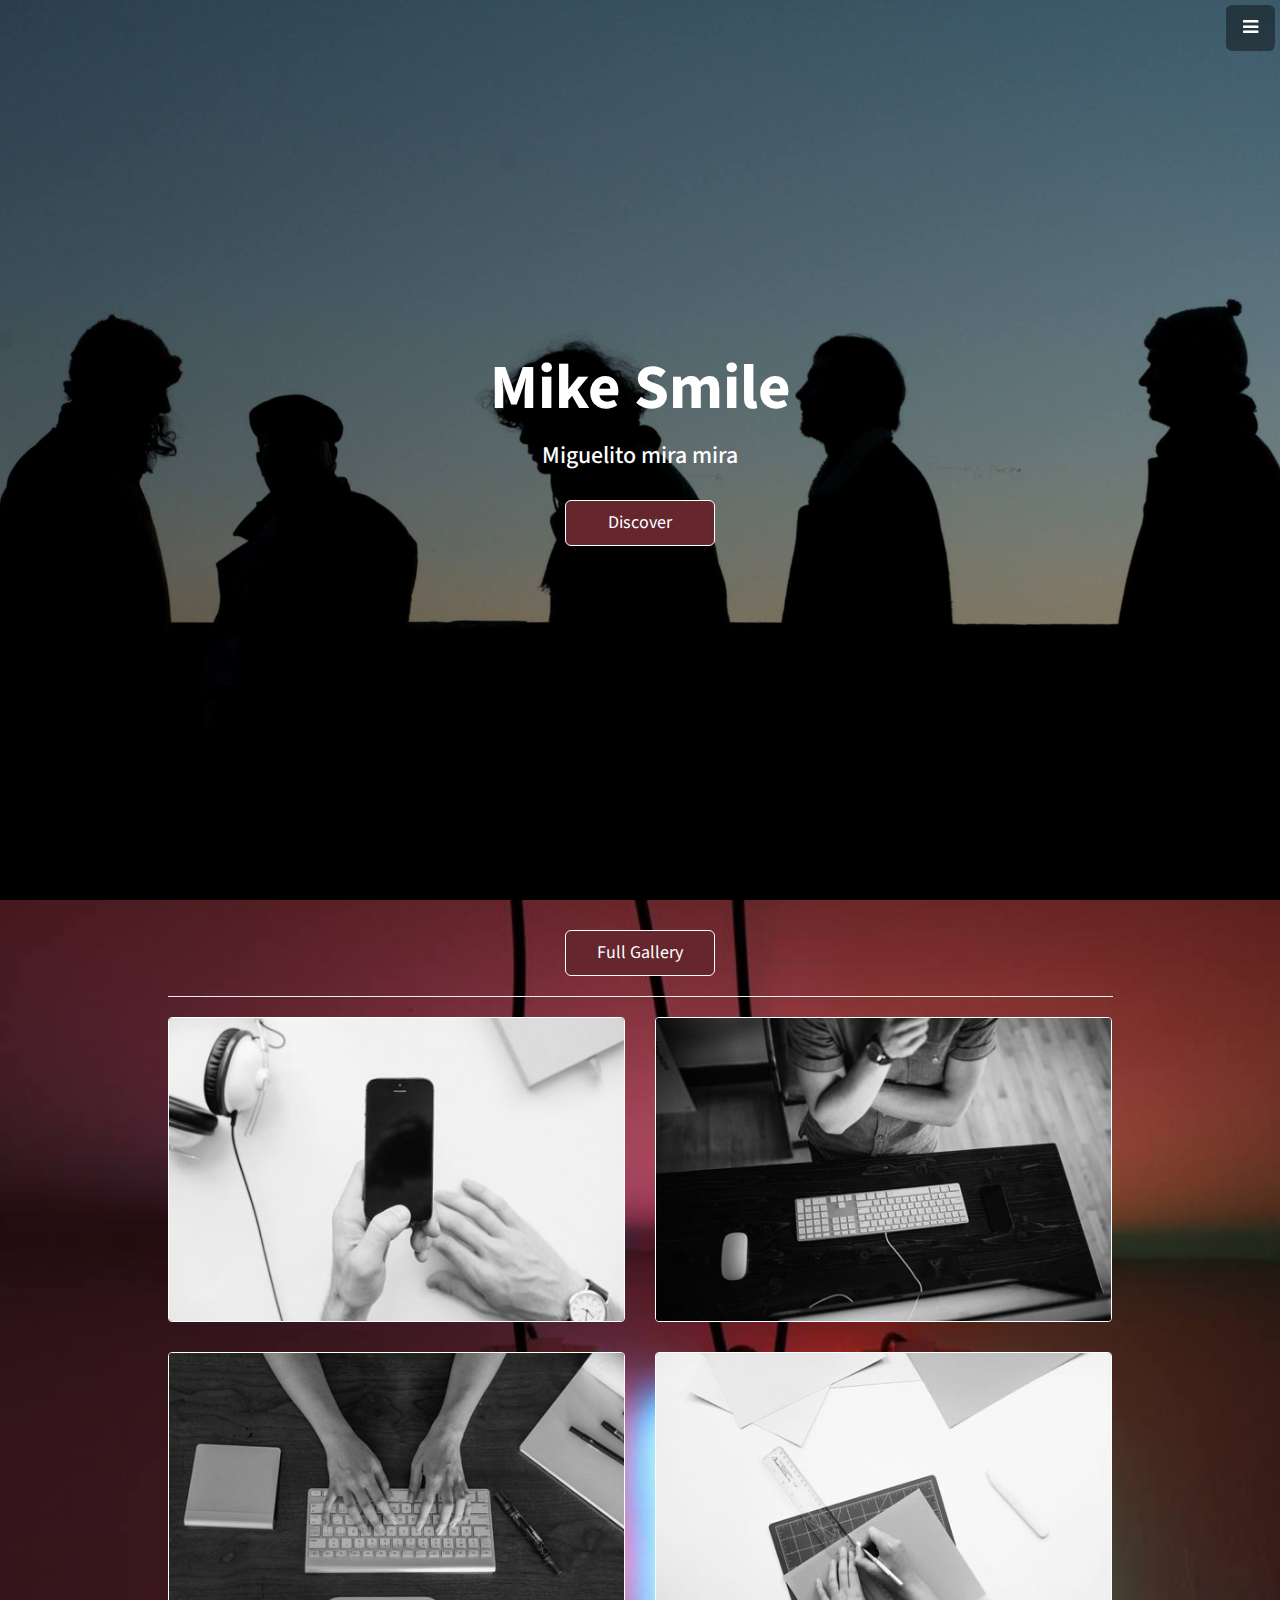
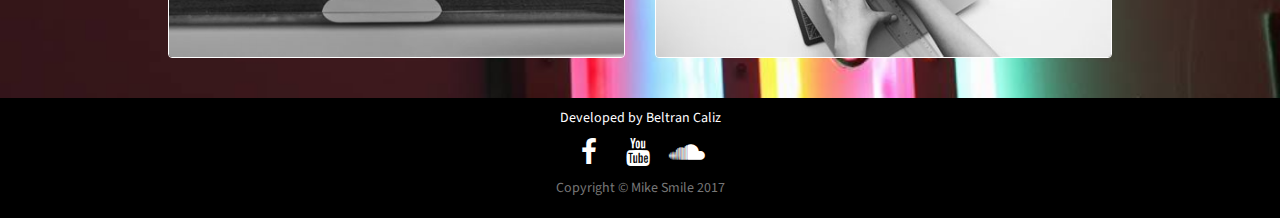
==== index.html @ a8043976 "Gallery navbar" ====
<!DOCTYPE html>
<html lang="en">

<head>

    <meta charset="utf-8">
    <meta http-equiv="X-UA-Compatible" content="IE=edge">
    <meta name="viewport" content="width=device-width, initial-scale=1">
    <meta name="description" content="">
    <meta name="author" content="">

    <title style="color:white">Mike Smile</title>

    <!-- Bootstrap Core CSS -->
    <link href="assets/css/bootstrap.min.css" rel="stylesheet">

    <!-- Custom CSS -->
    <link href="assets/css/stylish-portfolio.css" rel="stylesheet">

    <!-- Custom Fonts -->
    <link href="assets/font-awesome/css/font-awesome.min.css" rel="stylesheet" type="text/css">
    <link href="https://fonts.googleapis.com/css?family=Source+Sans+Pro:300,400,700,300italic,400italic,700italic" rel="stylesheet" type="text/css">

    <!-- HTML5 Shim and Respond.js IE8 support of HTML5 elements and media queries -->
    <!-- WARNING: Respond.js doesn't work if you view the page via file:// -->
    <!--[if lt IE 9]>
        <script src="https://oss.maxcdn.com/libs/html5shiv/3.7.0/html5shiv.js"></script>
        <script src="https://oss.maxcdn.com/libs/respond.js/1.4.2/respond.min.js"></script>
    <![endif]-->

</head>

<body>

  <!-- Navigation -->
    <a id="menu-toggle" href="#" class="btn btn-dark btn-lg toggle"><i class="fa fa-bars"></i></a>
    <nav id="sidebar-wrapper">
        <ul class="sidebar-nav">
            <a id="menu-close" href="#" class="btn btn-light btn-lg pull-right toggle"><i class="fa fa-times"></i></a>
            <li class="sidebar-brand">
                <a href="/index.html" onclick=$("#menu-close").click();>Home</a>
            </li>
            <li>
                <a href="/index.html#portfolio" onclick=$("#menu-close").click();>Recent</a>
            </li>
            <li>
                <a href="#" onclick=$("#menu-close").click();>Gallery</a>
            </li>
            <li>
                <a href="/index.html#footer" onclick=$("#menu-close").click();>Contact</a>
            </li>
        </ul>
    </nav>


    <!-- Header -->
    <header id="top" class="header">
        <div class="text-vertical-center">
            <h1 style="color:white">Mike Smile</h1>
            <h3 style="color:white">Miguelito mira mira</h3>
            <br>
            <a href="#portfolio" class="btn btn-portfolio btn-lg">Discover</a>
        </div>
    </header>

    <!-- About -->


    <!-- Services -->
    <!-- The circle icons use Font Awesome's stacked icon classes. For more information, visit http://fontawesome.io/examples/ -->

    <!-- Callout -->


    <!-- Portfolio -->
    <section id="portfolio" class="portfolio">
        <div class="container">
            <div class="row">
                <div class="col-lg-10 col-lg-offset-1 text-center">
                    <!-- <h2 style="color:white">Life</h2> -->
                    <a href="gallery/index.html"><h1 style="color:white" class="btn btn-portfolio btn-lg">Full Gallery</h1></a>
                    <hr>
                    <div class="row">
                        <div class="col-md-6" style="color:white">
                            <div class="portfolio-item">
                                <a href="#">
                                    <img class="img-portfolio img-responsive" src="assets/img/portfolio-1.jpg">
                                </a>
                            </div>
                        </div>
                        <div class="col-md-6">
                            <div class="portfolio-item">
                                <a href="#">
                                    <img class="img-portfolio img-responsive" src="assets/img/portfolio-2.jpg">
                                </a>
                            </div>
                        </div>
                        <div class="col-md-6">
                            <div class="portfolio-item">
                                <a href="#">
                                    <img class="img-portfolio img-responsive" src="assets/img/portfolio-3.jpg">
                                </a>
                            </div>
                        </div>
                        <div class="col-md-6">
                            <div class="portfolio-item">
                                <a href="#">
                                    <img class="img-portfolio img-responsive" src="assets/img/portfolio-4.jpg">
                                </a>
                            </div>
                        </div>
                    </div>
                    <!-- /.row (nested) -->

                </div>
                <!-- /.col-lg-10 -->
            </div>
            <!-- /.row -->
        </div>
        <!-- /.container -->
    </section>

    <!-- Call to Action -->

    <!-- Map -->
    <!-- Footer -->
    <footer id="footer">
        <div class="container">
            <div class="row">
                <div class="col-lg-10 col-lg-offset-1 text-center">
                    <!-- <h4 style="color:white"><strong>Mike Smile</strong>
                    </h4> -->
                    <p style="color:white">Developed by Beltran Caliz</p>
                    <ul class="list-inline">
                        <li>
                            <a href="https://www.facebook.com/miguel.decasas.3" ><i class="fa fa-facebook fa-fw fa-2x" style="color:white"></i></a>
                        </li>
                        <li>
                            <a href="https://www.youtube.com/channel/UCCOWiY38UghcO_hG_-xHyrQ"><i class="fa fa-youtube fa-fw fa-2x" style="color:white"></i></a>
                        </li>
                        <li>
                            <a href="https://soundcloud.com/miguel-de-casas"><i class="fa fa-soundcloud fa-fw fa-2x" style="color:white"></i></a>
                        </li>
                    </ul>
                    <!-- <hr class="small"> -->
                    <p class="text-muted">Copyright &copy; Mike Smile 2017</p>
                </div>
            </div>
        </div>
        <a id="to-top" href="#top" class="btn btn-dark btn-lg"><i class="fa fa-chevron-up fa-fw fa-1x"></i></a>
    </footer>

    <!-- jQuery -->
    <script src="js/jquery.js"></script>

    <!-- Bootstrap Core JavaScript -->
    <script src="js/bootstrap.min.js"></script>

    <!-- Custom Theme JavaScript -->
    <script>
    // Closes the sidebar menu
    $("#menu-close").click(function(e) {
        e.preventDefault();
        $("#sidebar-wrapper").toggleClass("active");
    });
    // Opens the sidebar menu
    $("#menu-toggle").click(function(e) {
        e.preventDefault();
        $("#sidebar-wrapper").toggleClass("active");
    });
    // Scrolls to the selected menu item on the page
    $(function() {
        $('a[href*=#]:not([href=#],[data-toggle],[data-target],[data-slide])').click(function() {
            if (location.pathname.replace(/^\//, '') == this.pathname.replace(/^\//, '') || location.hostname == this.hostname) {
                var target = $(this.hash);
                target = target.length ? target : $('[name=' + this.hash.slice(1) + ']');
                if (target.length) {
                    $('html,body').animate({
                        scrollTop: target.offset().top
                    }, 1000);
                    return false;
                }
            }
        });
    });
    //#to-top button appears after scrolling
    var fixed = false;
    $(document).scroll(function() {
        if ($(this).scrollTop() > 250) {
            if (!fixed) {
                fixed = true;
                // $('#to-top').css({position:'fixed', display:'block'});
                $('#to-top').show("slow", function() {
                    $('#to-top').css({
                        position: 'fixed',
                        display: 'block'
                    });
                });
            }
        } else {
            if (fixed) {
                fixed = false;
                $('#to-top').hide("slow", function() {
                    $('#to-top').css({
                        display: 'none'
                    });
                });
            }
        }
    });
    // Disable Google Maps scrolling
    // See http://stackoverflow.com/a/25904582/1607849
    // Disable scroll zooming and bind back the click event
    var onMapMouseleaveHandler = function(event) {
        var that = $(this);
        that.on('click', onMapClickHandler);
        that.off('mouseleave', onMapMouseleaveHandler);
        that.find('iframe').css("pointer-events", "none");
    }
    var onMapClickHandler = function(event) {
            var that = $(this);
            // Disable the click handler until the user leaves the map area
            that.off('click', onMapClickHandler);
            // Enable scrolling zoom
            that.find('iframe').css("pointer-events", "auto");
            // Handle the mouse leave event
            that.on('mouseleave', onMapMouseleaveHandler);
        }
        // Enable map zooming with mouse scroll when the user clicks the map
    $('.map').on('click', onMapClickHandler);
    </script>

</body>

</html>
---- assets/css/stylish-portfolio.css ----
/*!
 * Start Bootstrap - Stylish Portfolio (http://startbootstrap.com/)
 * Copyright 2013-2016 Start Bootstrap
 * Licensed under MIT (https://github.com/BlackrockDigital/startbootstrap/blob/gh-pages/LICENSE)
 */

/* Global Styles */

html,
body {
    width: 100%;
    height: 100%;
}

body {
    font-family: "Source Sans Pro","Helvetica Neue",Helvetica,Arial,sans-serif;
}

.text-vertical-center {
    display: table-cell;
    text-align: center;
    vertical-align: middle;
}

.text-vertical-center h1 {
    margin: 0;
    padding: 0;
    font-size: 4.5em;
    font-weight: 700;
}

/* Custom Button Styles */

.btn-dark {
    border-radius: 6;
    color: #fff;
    background-color: rgba(0,0,0,0.4);
}

.btn-cust {
    border-radius: 6;
    color: #fff;
    background-color:#65262E;
}

.btn-portfolio {
    border: 1px solid white;
    border-radius: 6;
    color: #fff;
    background-color:#65262E;
    width: 150px;
}

.btn-dark:hover,
.btn-dark:focus,
.btn-dark:active {
    color: #fff;
    background-color: rgba(0,0,0,0.7);
}

.btn-light {
    border-radius: 0;
    color: #333;
    background-color: rgb(255,255,255);
}

.btn-light:hover,
.btn-light:focus,
.btn-light:active {
    color: #333;
    background-color: rgba(255,255,255,0.8);
}

/* Custom Horizontal Rule */

hr.small {
    max-width: 100px;
}

/* Side Menu */

#sidebar-wrapper {
    z-index: 1000;
    position: fixed;
    right: 0;
    width: 250px;
    height: 100%;
    transform: translateX(250px);
    overflow-y: auto;
    background: #222;
    -webkit-transition: all 0.4s ease 0s;
    -moz-transition: all 0.4s ease 0s;
    -ms-transition: all 0.4s ease 0s;
    -o-transition: all 0.4s ease 0s;
    transition: all 0.4s ease 0s;
}

.sidebar-nav {
    position: absolute;
    top: 0;
    width: 250px;
    margin: 0;
    padding: 0;
    list-style: none;
}

.sidebar-nav li {
    text-indent: 20px;
    line-height: 40px;
}

.sidebar-nav li a {
    display: block;
    text-decoration: none;
    color: #999;
}

.sidebar-nav li a:hover {
    text-decoration: none;
    color: #fff;
    background: rgba(255,255,255,0.2);
}

.sidebar-nav li a:active,
.sidebar-nav li a:focus {
    text-decoration: none;
}

.sidebar-nav > .sidebar-brand {
    height: 55px;
    font-size: 18px;
    line-height: 55px;
}

.sidebar-nav > .sidebar-brand a {
    color: #999;
}

.sidebar-nav > .sidebar-brand a:hover {
    color: #fff;
    background: none;
}

#menu-toggle {
    z-index: 1;
    position: fixed;
    top: 0;
    right: 0;
}

#sidebar-wrapper.active {
    right: 250px;
    width: 250px;
    -webkit-transition: all 0.4s ease 0s;
    -moz-transition: all 0.4s ease 0s;
    -ms-transition: all 0.4s ease 0s;
    -o-transition: all 0.4s ease 0s;
    transition: all 0.4s ease 0s;
}

.toggle {
    margin: 5px 5px 0 0;
}

/* Header */

.header {
    display: table;
    position: relative;
    width: 100%;
    height: 100%;
    background: url(../img/cover1.jpg) no-repeat center center scroll;
    -webkit-background-size: cover;
    -moz-background-size: cover;
    background-size: cover;
    -o-background-size: cover;
}

/* About */

.about {
    padding: 50px 0;
}

/* Services */

.services {
    padding: 50px 0;
}

.service-item {
    margin-bottom: 30px;
}

/* Callout */

.callout {
    display: table;
    width: 100%;
    height: 400px;
    color: #fff;
    background: url(../img/callout.jpg) no-repeat center center scroll;
    -webkit-background-size: cover;
    -moz-background-size: cover;
    background-size: cover;
    -o-background-size: cover;
}

/* Portfolio */

.portfolio {
    padding: 10px 0;
    background: url(../img/cover2.jpg) no-repeat center center scroll;
    -webkit-background-size: cover;
    -moz-background-size: cover;
    background-size: cover;
    -o-background-size: cover;
}

.portfolio-item {
    margin-bottom: 30px;
}

.img-portfolio {
    margin: 0 auto;
    -webkit-filter: grayscale(100%); /* Safari 6.0 - 9.0 */
    filter: grayscale(100%);
    border: 1px solid white;
    border-radius: 4px;
}

.img-portfolio:hover {
    opacity: 0.8;
}

/* Call to Action */

.call-to-action {
    padding: 50px 0;
}

.call-to-action .btn {
    margin: 10px;
}

/* Map */

.map {
    height: 500px;
}

@media(max-width:768px) {
    .map {
        height: 75%;
    }
}

.map iframe {
    pointer-events: none;
}

/* Footer */

footer {
    padding: 10px 0;
    background-color: black;
}

#to-top {
  display: none;
  position: fixed;
  bottom: 5px;
  right: 5px;
}
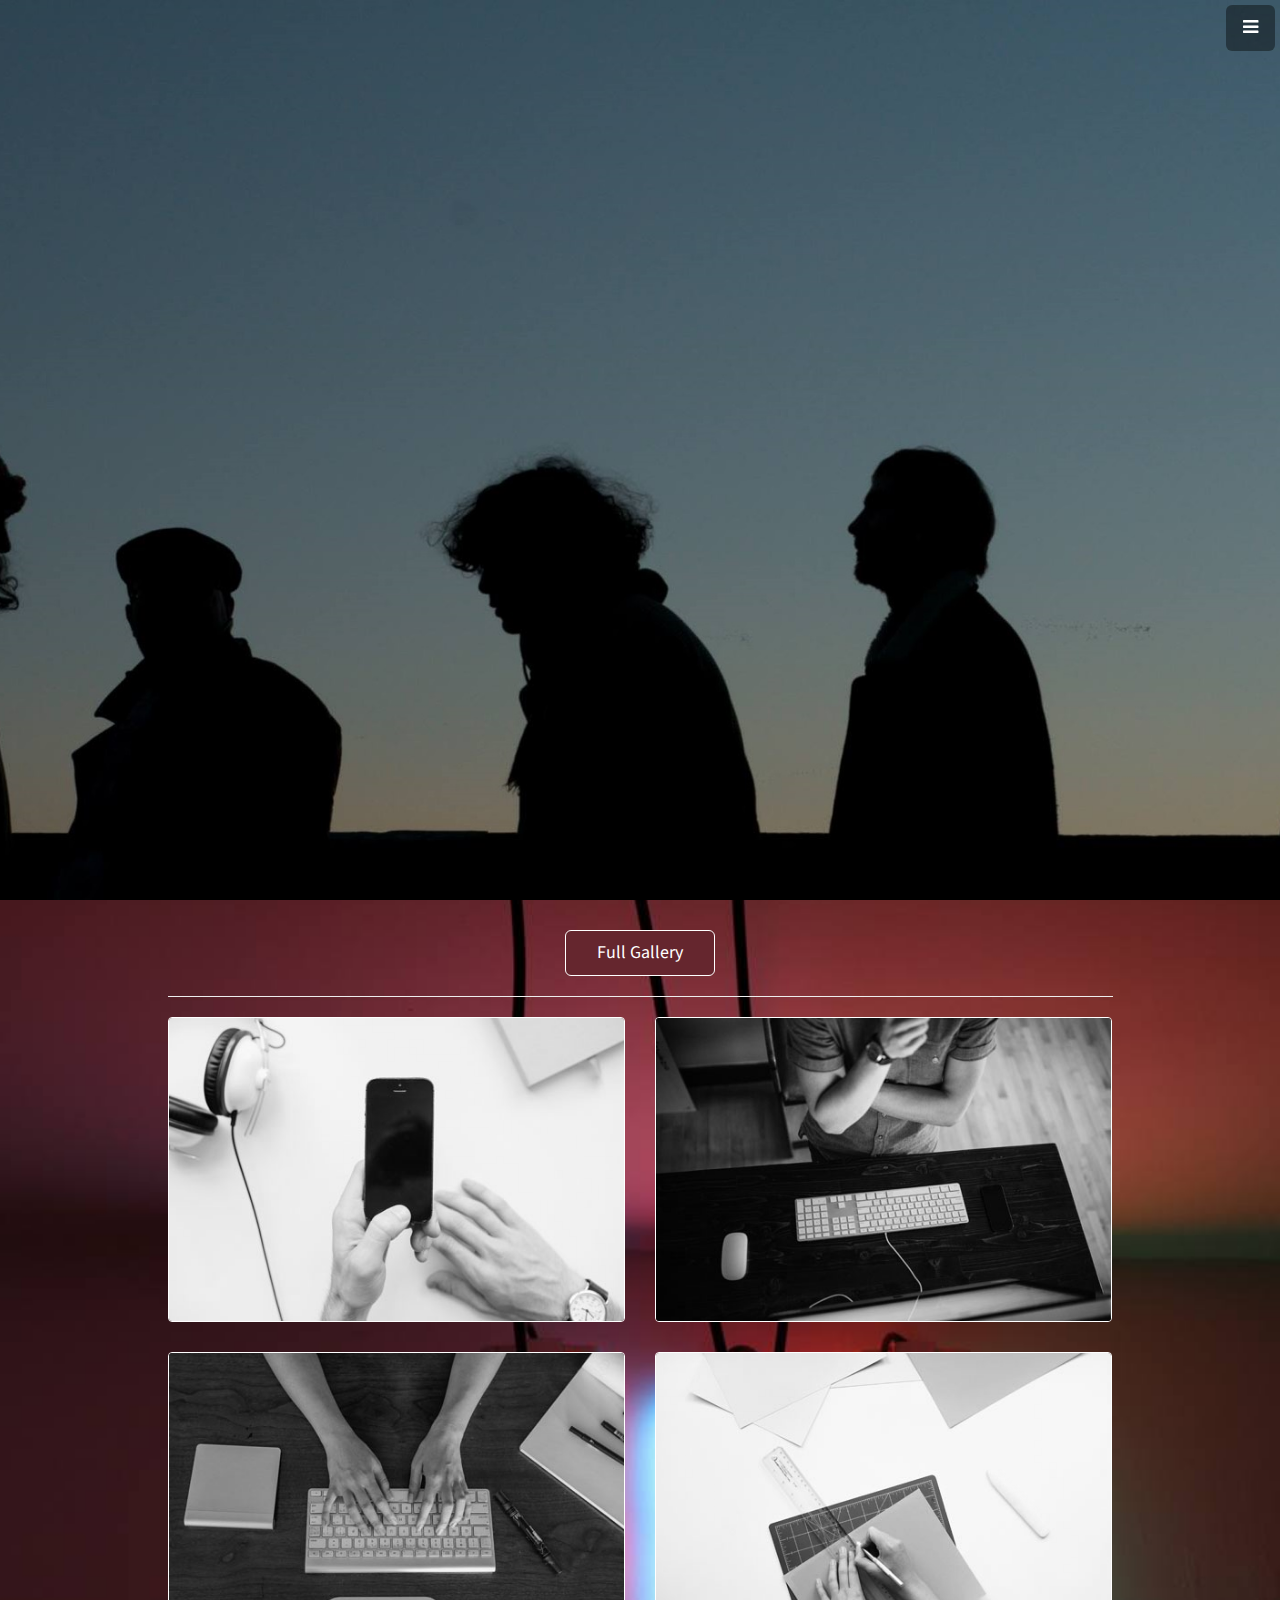
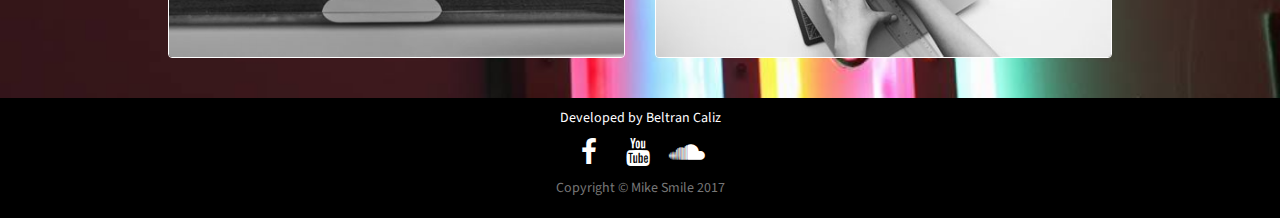
==== commit 6ff6b2d7: "Replaced existing modal with lighbox gallery modals" ====
--- a/index.html
+++ b/index.html
@@ -84,14 +84,24 @@
                         <div class="col-md-6" style="color:white">
                             <div class="portfolio-item">
                                 <a href="#">
-                                    <img class="img-portfolio img-responsive" src="assets/img/portfolio-1.jpg">
-                                </a>
-                            </div>
+                                    <img class="img-portfolio img-responsive" id="myImg" alt="This is a description" src="assets/img/portfolio-1.jpg">
+                                </a>
+                            </div>
+                        </div>
+                        <div id="myModal1" class="modal">
+                          <span class="close">&times;</span>
+                          <img class="modal-content" id="img01">
+                          <div id="caption"></div>
+                        </div>
+                        <div id="myModal2" class="modal">
+                          <span class="close">&times;</span>
+                          <img class="modal-content" id="img01">
+                          <div id="caption"></div>
                         </div>
                         <div class="col-md-6">
                             <div class="portfolio-item">
                                 <a href="#">
-                                    <img class="img-portfolio img-responsive" src="assets/img/portfolio-2.jpg">
+                                    <img class="img-portfolio img-responsive" id="myImg" alt="This is a description"  src="assets/img/portfolio-2.jpg">
                                 </a>
                             </div>
                         </div>
@@ -230,6 +240,29 @@
     $('.map').on('click', onMapClickHandler);
     </script>
 
+    <script>
+// Get the modal
+var modal = document.getElementById('myModal');
+
+// Get the image and insert it inside the modal - use its "alt" text as a caption
+var img = document.getElementById('myImg');
+var modalImg = document.getElementById("img01");
+var captionText = document.getElementById("caption");
+img.onclick = function(){
+    modal.style.display = "block";
+    modalImg.src = this.src;
+    captionText.innerHTML = this.alt;
+}
+
+// Get the <span> element that closes the modal
+var span = document.getElementsByClassName("close")[0];
+
+// When the user clicks on <span> (x), close the modal
+span.onclick = function() {
+    modal.style.display = "none";
+}
+</script>
+
 </body>
 
 </html>
--- a/assets/css/stylish-portfolio.css
+++ b/assets/css/stylish-portfolio.css
@@ -19,7 +19,10 @@
 .text-vertical-center {
     display: table-cell;
     text-align: center;
-    vertical-align: middle;
+    position: relative;
+    top: 60%;
+    transform: perspective(1px) translateY(-50%);
+    /*vertical-align: 50%;*/
 }
 
 .text-vertical-center h1 {
@@ -60,7 +63,7 @@
 
 .btn-light {
     border-radius: 0;
-    color: #333;
+    color: #fff;
     background-color: rgb(255,255,255);
 }
 
@@ -272,3 +275,81 @@
   bottom: 5px;
   right: 5px;
 }
+
+/* The Modal (background) */
+.modal {
+    display: none; /* Hidden by default */
+    position: fixed; /* Stay in place */
+    z-index: 1; /* Sit on top */
+    padding-top: 100px; /* Location of the box */
+    left: 0;
+    top: 0;
+    width: 100%; /* Full width */
+    height: 100%; /* Full height */
+    overflow: auto; /* Enable scroll if needed */
+    background-color: rgb(0,0,0); /* Fallback color */
+    background-color: rgba(0,0,0,0.9); /* Black w/ opacity */
+}
+
+/* Modal Content (image) */
+.modal-content {
+    margin: auto;
+    display: block;
+    width: 80%;
+    max-width: 700px;
+}
+
+/* Caption of Modal Image */
+#caption {
+    margin: auto;
+    display: block;
+    width: 80%;
+    max-width: 700px;
+    text-align: center;
+    color: #ccc;
+    padding: 10px 0;
+    height: 150px;
+}
+
+/* Add Animation */
+.modal-content, #caption {
+    -webkit-animation-name: zoom;
+    -webkit-animation-duration: 0.6s;
+    animation-name: zoom;
+    animation-duration: 0.6s;
+}
+
+@-webkit-keyframes zoom {
+    from {-webkit-transform:scale(0)}
+    to {-webkit-transform:scale(1)}
+}
+
+@keyframes zoom {
+    from {transform:scale(0)}
+    to {transform:scale(1)}
+}
+
+/* The Close Button */
+.close {
+    position: absolute;
+    top: 15px;
+    right: 35px;
+    color: #f1f1f1;
+    font-size: 40px;
+    font-weight: bold;
+    transition: 0.3s;
+}
+
+.close:hover,
+.close:focus {
+    color: #bbb;
+    text-decoration: none;
+    cursor: pointer;
+}
+
+/* 100% Image Width on Smaller Screens */
+@media only screen and (max-width: 700px){
+    .modal-content {
+        width: 100%;
+    }
+}
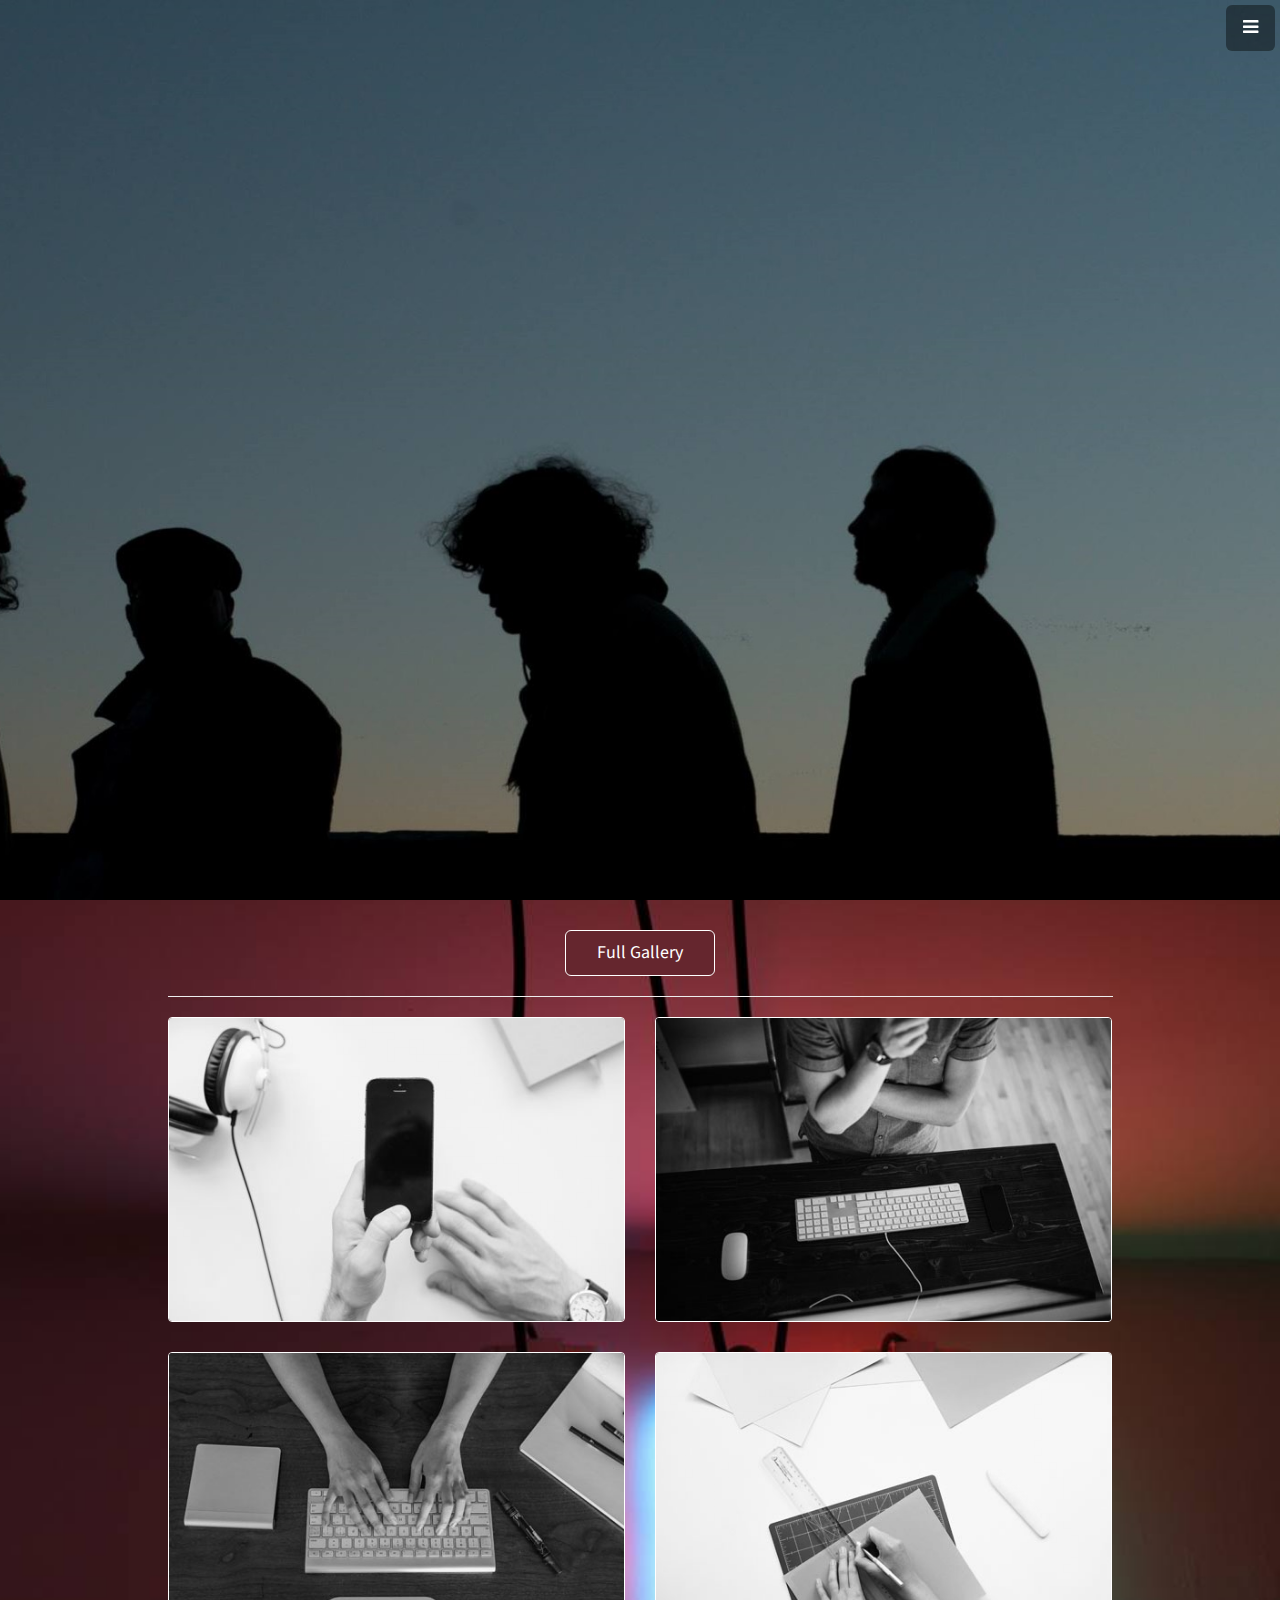
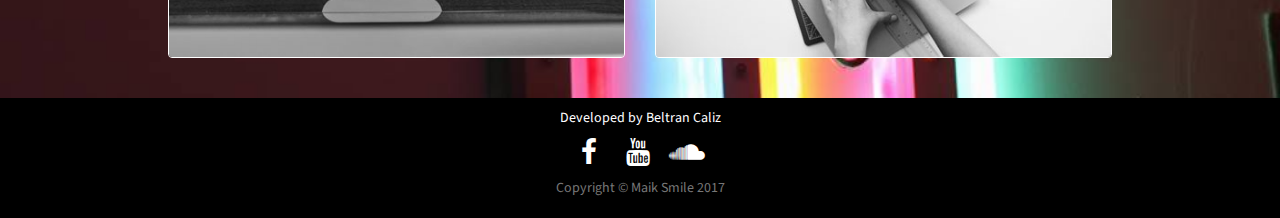
==== commit 0453e8de: "mike smile to maik smile refactor" ====
--- a/index.html
+++ b/index.html
@@ -1,21 +1,24 @@
 <!DOCTYPE html>
-<html lang="en">
-
+<html lang="en" xmlns="http://www.w3.org/1999/xhtml"
+      xmlns:fb="http://ogp.me/ns/fb#">
 <head>
 
     <meta charset="utf-8">
+    <meta property="og:image" content="assets/img/fb.jpg">
     <meta http-equiv="X-UA-Compatible" content="IE=edge">
     <meta name="viewport" content="width=device-width, initial-scale=1">
     <meta name="description" content="">
     <meta name="author" content="">
 
-    <title style="color:white">Mike Smile</title>
+    <title style="color:white">Maik Smile</title>
 
     <!-- Bootstrap Core CSS -->
     <link href="assets/css/bootstrap.min.css" rel="stylesheet">
 
     <!-- Custom CSS -->
     <link href="assets/css/stylish-portfolio.css" rel="stylesheet">
+
+    <link href="assets/css/animate.css" rel="stylesheet">
 
     <!-- Custom Fonts -->
     <link href="assets/font-awesome/css/font-awesome.min.css" rel="stylesheet" type="text/css">
@@ -36,7 +39,7 @@
     <a id="menu-toggle" href="#" class="btn btn-dark btn-lg toggle"><i class="fa fa-bars"></i></a>
     <nav id="sidebar-wrapper">
         <ul class="sidebar-nav">
-            <a id="menu-close" href="#" class="btn btn-light btn-lg pull-right toggle"><i class="fa fa-times"></i></a>
+            <a id="menu-close" href="#" class="btn btn-dark btn-lg pull-right toggle"><i class="fa fa-times"></i></a>
             <li class="sidebar-brand">
                 <a href="/index.html" onclick=$("#menu-close").click();>Home</a>
             </li>
@@ -44,7 +47,7 @@
                 <a href="/index.html#portfolio" onclick=$("#menu-close").click();>Recent</a>
             </li>
             <li>
-                <a href="#" onclick=$("#menu-close").click();>Gallery</a>
+                <a href="/gallery/index.html" onclick=$("#menu-close").click();>Gallery</a>
             </li>
             <li>
                 <a href="/index.html#footer" onclick=$("#menu-close").click();>Contact</a>
@@ -56,10 +59,10 @@
     <!-- Header -->
     <header id="top" class="header">
         <div class="text-vertical-center">
-            <h1 style="color:white">Mike Smile</h1>
+            <h1 style="color:white">Maik Smile</h1>
             <h3 style="color:white">Miguelito mira mira</h3>
             <br>
-            <a href="#portfolio" class="btn btn-portfolio btn-lg">Discover</a>
+            <a href="#portfolio" class="btn btn-portfolio btn-lg animated fadeIn" style="margin-top:30px; animation-delay: 0.5s;">Discover</a>
         </div>
     </header>
 
@@ -78,7 +81,7 @@
             <div class="row">
                 <div class="col-lg-10 col-lg-offset-1 text-center">
                     <!-- <h2 style="color:white">Life</h2> -->
-                    <a href="gallery/index.html"><h1 style="color:white" class="btn btn-portfolio btn-lg">Full Gallery</h1></a>
+                    <a href="gallery/index.html"><h1 style="color:white" class="btn btn-portfolio btn-lg animated fadeIn" style="margin-top:30px; animation-delay:5s;">Full Gallery</h1></a>
                     <hr>
                     <div class="row">
                         <div class="col-md-6" style="color:white">
@@ -87,6 +90,7 @@
                                     <img class="img-portfolio img-responsive" id="myImg" alt="This is a description" src="assets/img/portfolio-1.jpg">
                                 </a>
                             </div>
+
                         </div>
                         <div id="myModal1" class="modal">
                           <span class="close">&times;</span>
@@ -119,6 +123,7 @@
                                 </a>
                             </div>
                         </div>
+
                     </div>
                     <!-- /.row (nested) -->
 
@@ -138,7 +143,7 @@
         <div class="container">
             <div class="row">
                 <div class="col-lg-10 col-lg-offset-1 text-center">
-                    <!-- <h4 style="color:white"><strong>Mike Smile</strong>
+                    <!-- <h4 style="color:white"><strong>Maik Smile</strong>
                     </h4> -->
                     <p style="color:white">Developed by Beltran Caliz</p>
                     <ul class="list-inline">
@@ -153,7 +158,7 @@
                         </li>
                     </ul>
                     <!-- <hr class="small"> -->
-                    <p class="text-muted">Copyright &copy; Mike Smile 2017</p>
+                    <p class="text-muted">Copyright &copy; Maik Smile 2017</p>
                 </div>
             </div>
         </div>
@@ -161,10 +166,10 @@
     </footer>
 
     <!-- jQuery -->
-    <script src="js/jquery.js"></script>
+    <script src="assets/js/jquery.js"></script>
 
     <!-- Bootstrap Core JavaScript -->
-    <script src="js/bootstrap.min.js"></script>
+    <script src="assets/js/bootstrap.min.js"></script>
 
     <!-- Custom Theme JavaScript -->
     <script>
@@ -240,28 +245,7 @@
     $('.map').on('click', onMapClickHandler);
     </script>
 
-    <script>
-// Get the modal
-var modal = document.getElementById('myModal');
-
-// Get the image and insert it inside the modal - use its "alt" text as a caption
-var img = document.getElementById('myImg');
-var modalImg = document.getElementById("img01");
-var captionText = document.getElementById("caption");
-img.onclick = function(){
-    modal.style.display = "block";
-    modalImg.src = this.src;
-    captionText.innerHTML = this.alt;
-}
-
-// Get the <span> element that closes the modal
-var span = document.getElementsByClassName("close")[0];
-
-// When the user clicks on <span> (x), close the modal
-span.onclick = function() {
-    modal.style.display = "none";
-}
-</script>
+
 
 </body>
 
--- a/assets/css/stylish-portfolio.css
+++ b/assets/css/stylish-portfolio.css
@@ -58,7 +58,7 @@
 .btn-dark:focus,
 .btn-dark:active {
     color: #fff;
-    background-color: rgba(0,0,0,0.7);
+    background-color: #fff;
 }
 
 .btn-light {
@@ -87,7 +87,7 @@
     position: fixed;
     right: 0;
     width: 250px;
-    height: 100%;
+    height: 30%;
     transform: translateX(250px);
     overflow-y: auto;
     background: #222;
@@ -276,58 +276,6 @@
   right: 5px;
 }
 
-/* The Modal (background) */
-.modal {
-    display: none; /* Hidden by default */
-    position: fixed; /* Stay in place */
-    z-index: 1; /* Sit on top */
-    padding-top: 100px; /* Location of the box */
-    left: 0;
-    top: 0;
-    width: 100%; /* Full width */
-    height: 100%; /* Full height */
-    overflow: auto; /* Enable scroll if needed */
-    background-color: rgb(0,0,0); /* Fallback color */
-    background-color: rgba(0,0,0,0.9); /* Black w/ opacity */
-}
-
-/* Modal Content (image) */
-.modal-content {
-    margin: auto;
-    display: block;
-    width: 80%;
-    max-width: 700px;
-}
-
-/* Caption of Modal Image */
-#caption {
-    margin: auto;
-    display: block;
-    width: 80%;
-    max-width: 700px;
-    text-align: center;
-    color: #ccc;
-    padding: 10px 0;
-    height: 150px;
-}
-
-/* Add Animation */
-.modal-content, #caption {
-    -webkit-animation-name: zoom;
-    -webkit-animation-duration: 0.6s;
-    animation-name: zoom;
-    animation-duration: 0.6s;
-}
-
-@-webkit-keyframes zoom {
-    from {-webkit-transform:scale(0)}
-    to {-webkit-transform:scale(1)}
-}
-
-@keyframes zoom {
-    from {transform:scale(0)}
-    to {transform:scale(1)}
-}
 
 /* The Close Button */
 .close {
